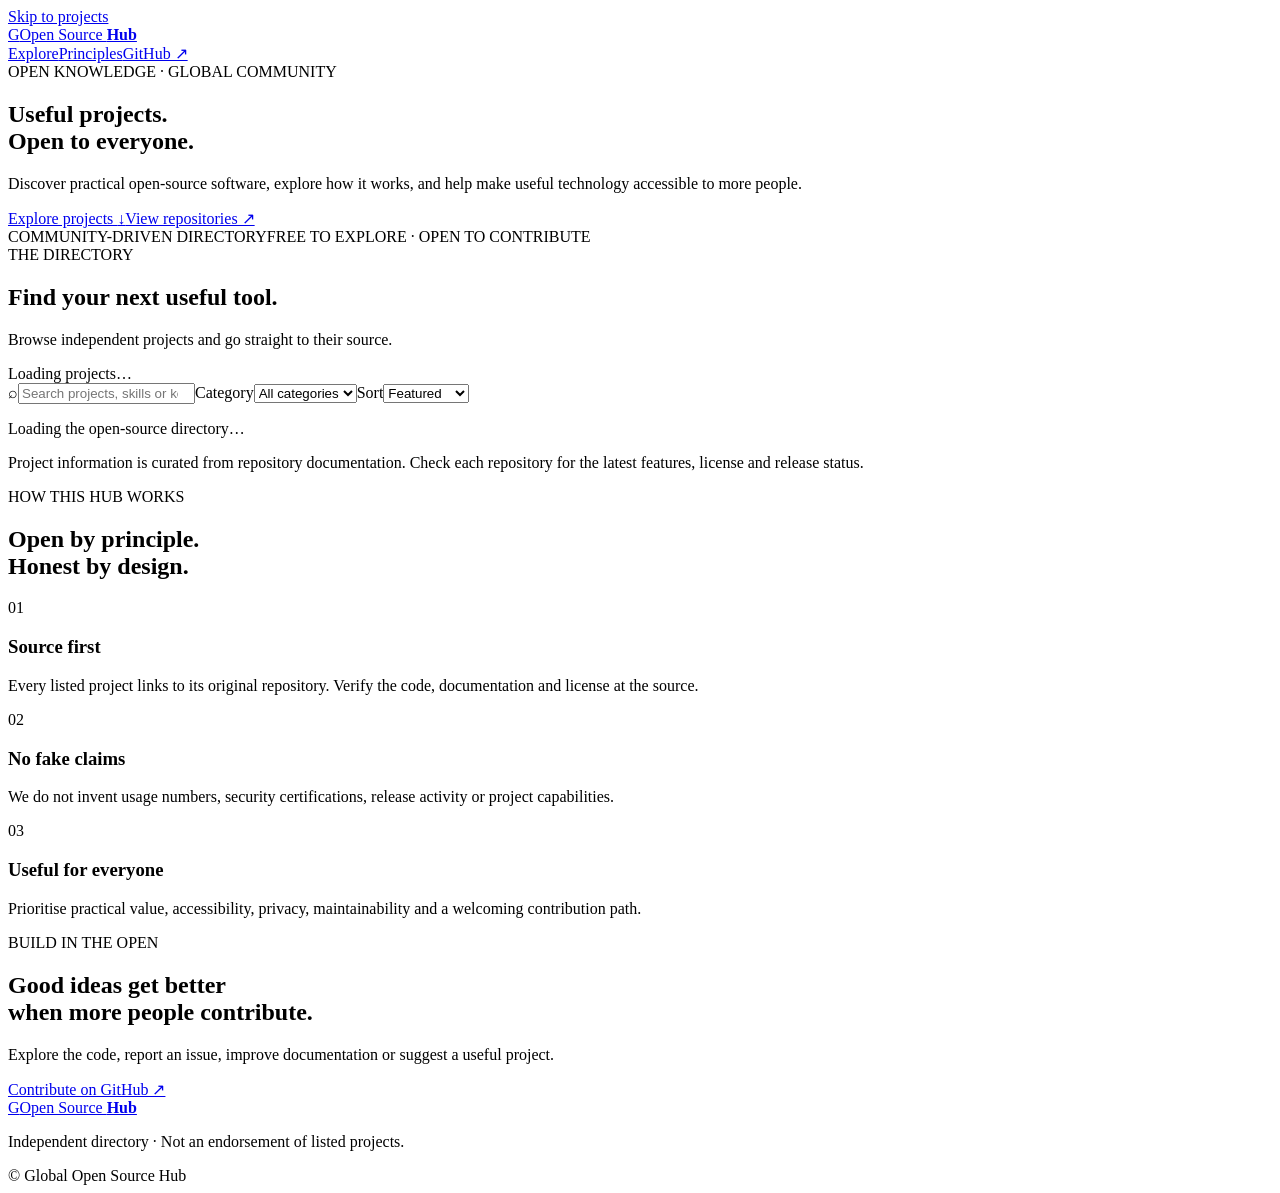
==== index.html @ 23bd5858 "Build Global Open Source Hub homepage" ====
<!doctype html>
<html lang="en">
<head>
  <meta charset="utf-8">
  <meta name="viewport" content="width=device-width,initial-scale=1">
  <meta name="theme-color" content="#10101d">
  <meta name="description" content="Discover useful open-source projects for developers, learners, creators and researchers. Explore tools, inspect source code and contribute.">
  <meta property="og:title" content="Global Open Source Hub">
  <meta property="og:description" content="Discover useful open-source projects. Use, learn and contribute.">
  <meta property="og:type" content="website">
  <title>Global Open Source Hub — Discover useful open source</title>
  <link rel="icon" href="assets/favicon.svg" type="image/svg+xml">
  <link rel="stylesheet" href="styles.css">
  <script src="app.js" defer></script>
</head>
<body>
  <a class="skip-link" href="#projects">Skip to projects</a>
  <header class="site-header">
    <a class="brand" href="#" aria-label="Global Open Source Hub home"><span class="brand-mark">G</span><span>Open Source <b>Hub</b></span></a>
    <nav aria-label="Main navigation"><a href="#projects">Explore</a><a href="#principles">Principles</a><a href="https://github.com/shanraku/global-open-source-hub" target="_blank" rel="noopener noreferrer">GitHub ↗</a></nav>
  </header>
  <main>
    <section class="hero">
      <div class="eyebrow"><span class="pulse"></span> OPEN KNOWLEDGE · GLOBAL COMMUNITY</div>
      <h1>Useful projects.<br><span>Open to everyone.</span></h1>
      <p class="hero-copy">Discover practical open-source software, explore how it works, and help make useful technology accessible to more people.</p>
      <div class="hero-actions"><a class="button primary" href="#projects">Explore projects <span aria-hidden="true">↓</span></a><a class="button secondary" href="https://github.com/shanraku" target="_blank" rel="noopener noreferrer">View repositories ↗</a></div>
      <div class="hero-foot"><span>COMMUNITY-DRIVEN DIRECTORY</span><span>FREE TO EXPLORE · OPEN TO CONTRIBUTE</span></div>
    </section>
    <section class="directory section" id="projects">
      <div class="section-heading"><div><div class="eyebrow">THE DIRECTORY</div><h2>Find your next useful tool.</h2><p>Browse independent projects and go straight to their source.</p></div><span class="count" id="project-count" aria-live="polite">Loading projects…</span></div>
      <div class="controls"><label class="search-wrap"><span aria-hidden="true">⌕</span><input id="search" type="search" placeholder="Search projects, skills or keywords…" autocomplete="off"></label><label class="filter-label" for="category">Category</label><select id="category"><option value="all">All categories</option></select><label class="filter-label" for="sort">Sort</label><select id="sort"><option value="featured">Featured</option><option value="az">Name A–Z</option></select></div>
      <div class="chips" id="category-chips" aria-label="Quick category filters"></div>
      <div class="project-grid" id="project-grid" aria-live="polite"><p class="loading">Loading the open-source directory…</p></div>
      <p class="empty" id="empty-state" hidden>No matching projects. Try another search or category.</p>
      <p class="directory-note">Project information is curated from repository documentation. Check each repository for the latest features, license and release status.</p>
    </section>
    <section class="principles section" id="principles">
      <div class="eyebrow">HOW THIS HUB WORKS</div><h2>Open by principle.<br><span>Honest by design.</span></h2>
      <div class="principle-grid">
        <article><span>01</span><h3>Source first</h3><p>Every listed project links to its original repository. Verify the code, documentation and license at the source.</p></article>
        <article><span>02</span><h3>No fake claims</h3><p>We do not invent usage numbers, security certifications, release activity or project capabilities.</p></article>
        <article><span>03</span><h3>Useful for everyone</h3><p>Prioritise practical value, accessibility, privacy, maintainability and a welcoming contribution path.</p></article>
      </div>
    </section>
    <section class="join">
      <div><div class="eyebrow">BUILD IN THE OPEN</div><h2>Good ideas get better<br>when more people contribute.</h2><p>Explore the code, report an issue, improve documentation or suggest a useful project.</p></div>
      <a class="button primary" href="https://github.com/shanraku/global-open-source-hub" target="_blank" rel="noopener noreferrer">Contribute on GitHub ↗</a>
    </section>
  </main>
  <footer><a class="brand" href="#"><span class="brand-mark">G</span><span>Open Source <b>Hub</b></span></a><p>Independent directory · Not an endorsement of listed projects.</p><span>© <span id="year"></span> Global Open Source Hub</span></footer>
</body>
</html>
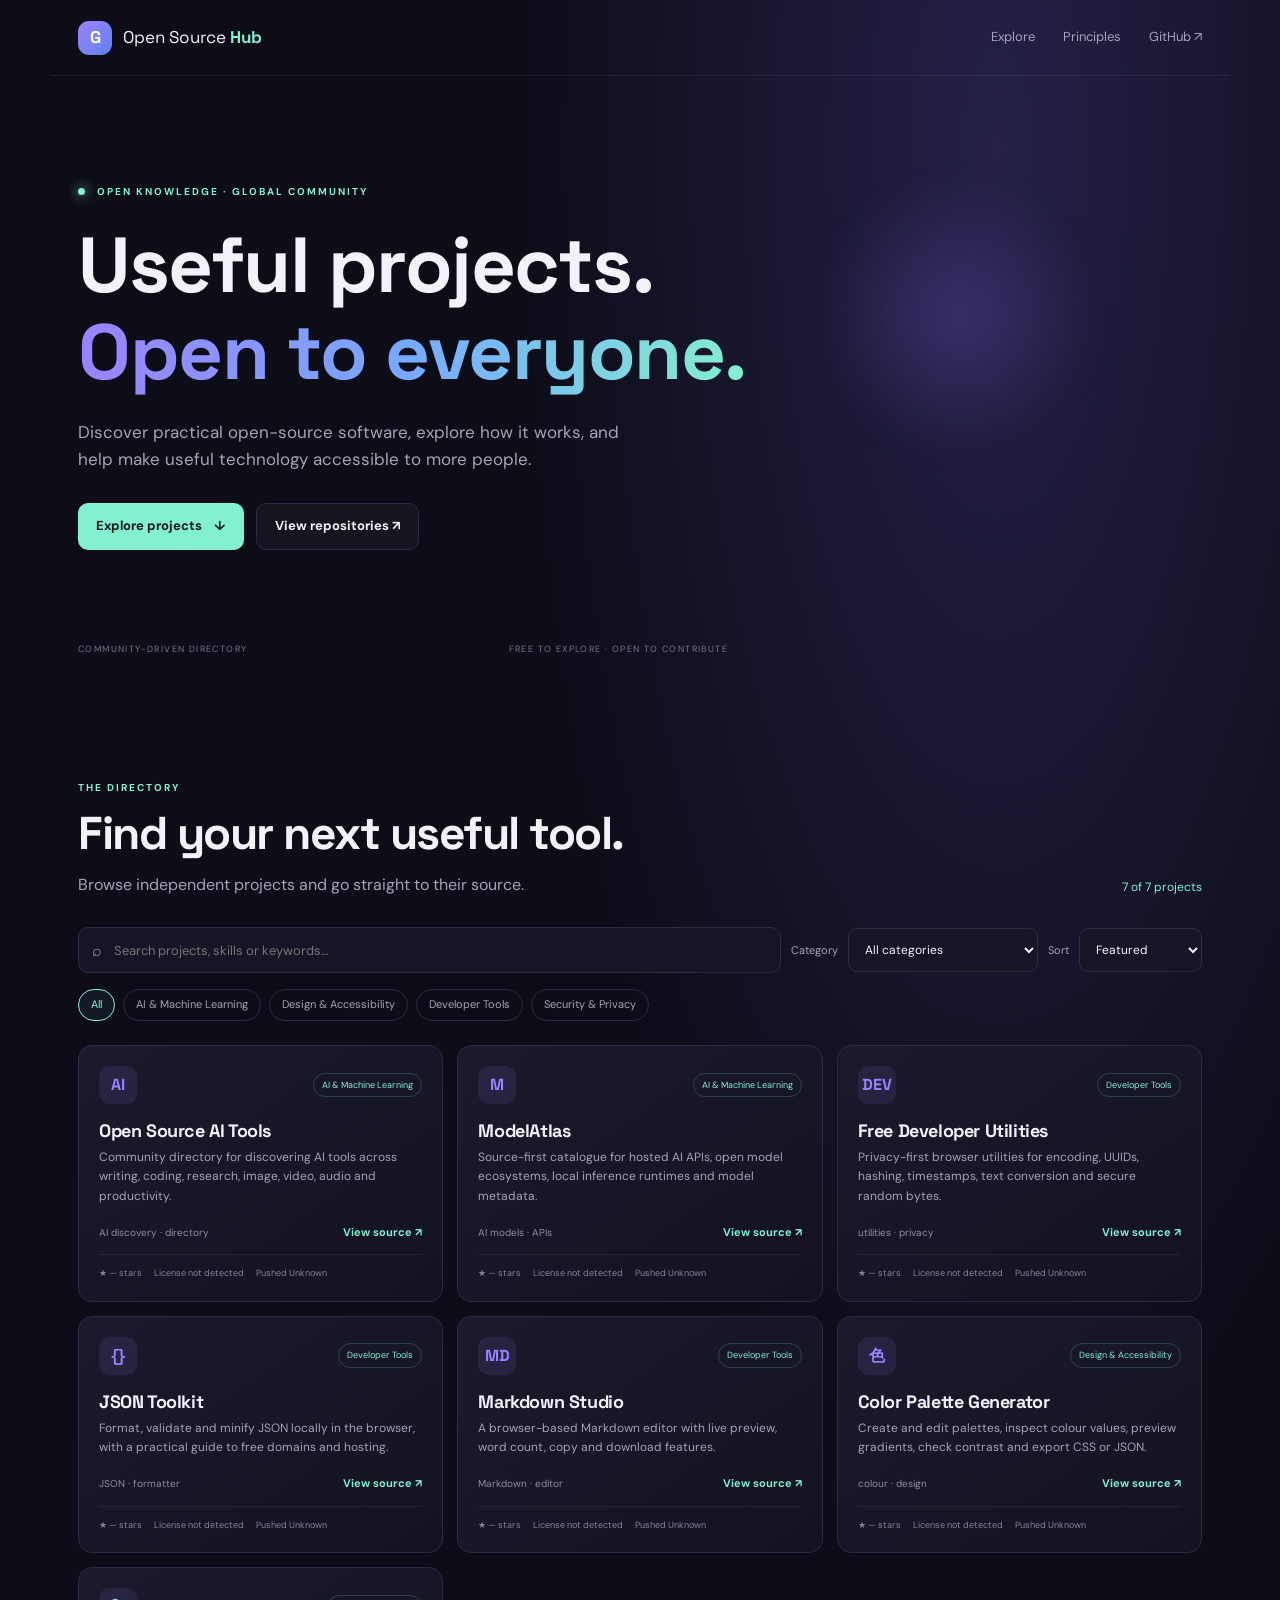
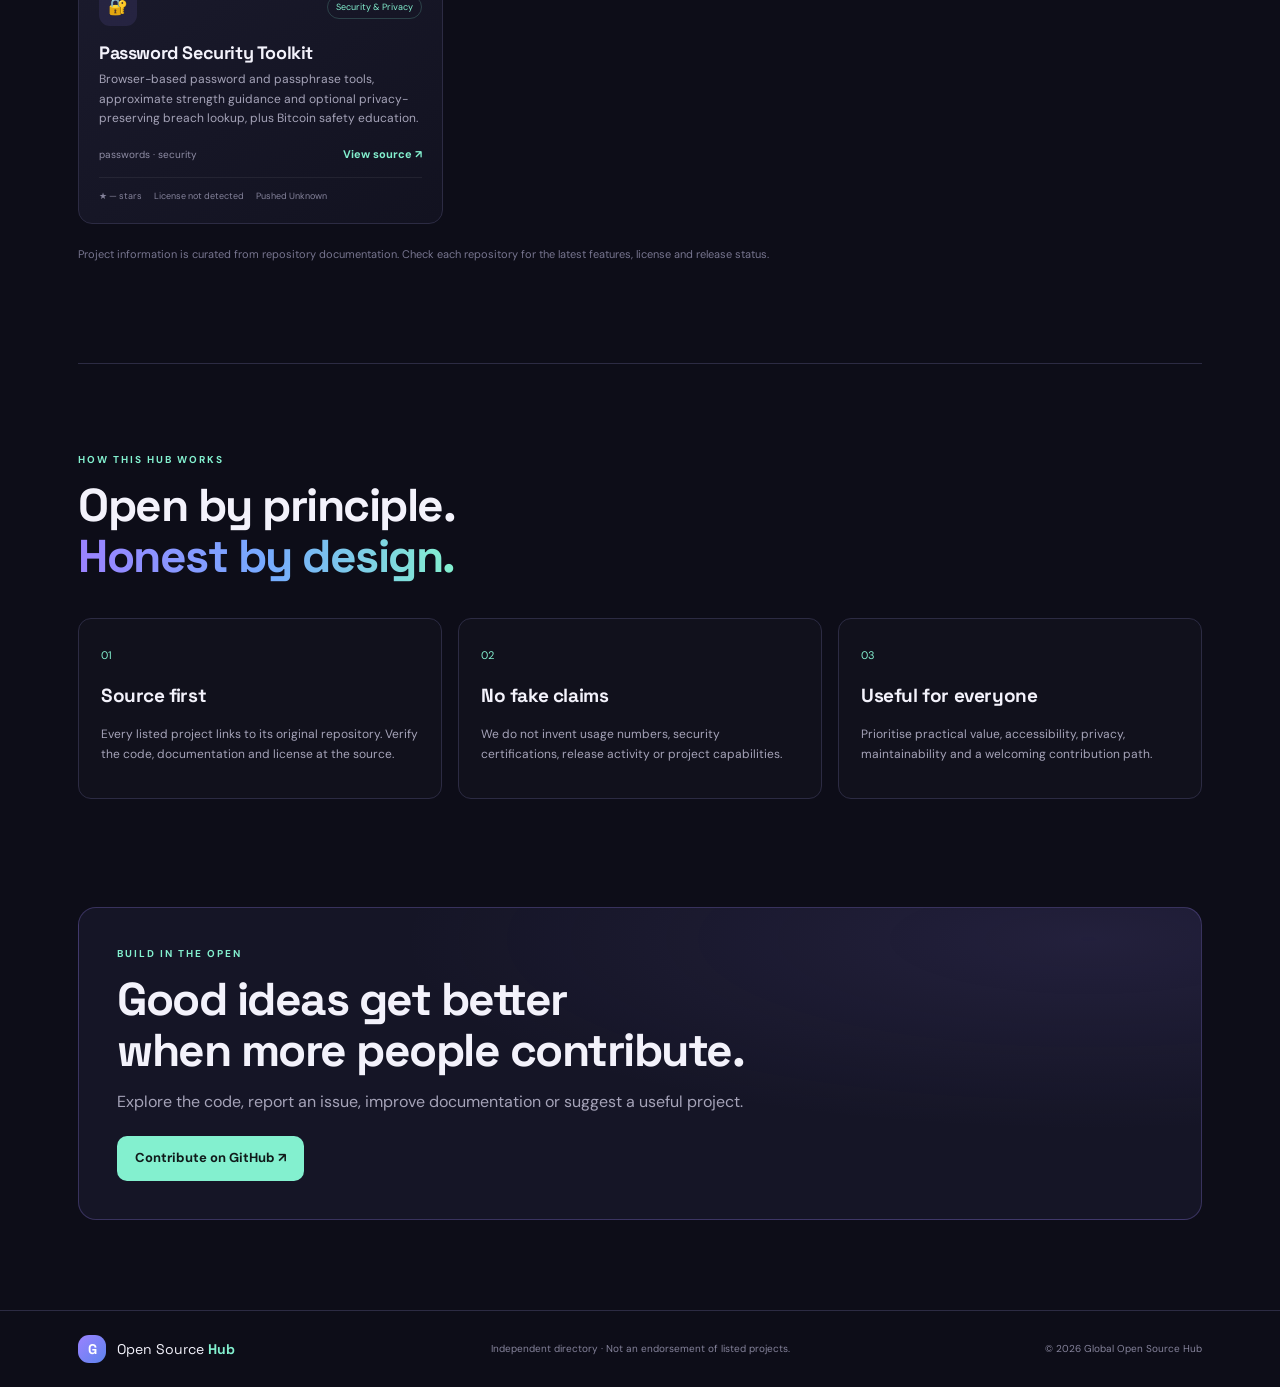
==== commit 981aac45: "Improve search and social sharing metadata" ====
--- a/index.html
+++ b/index.html
@@ -4,9 +4,15 @@
   <meta charset="utf-8">
   <meta name="viewport" content="width=device-width,initial-scale=1">
   <meta name="theme-color" content="#10101d">
-  <meta name="description" content="Discover useful open-source projects for developers, learners, creators and researchers. Explore tools, inspect source code and contribute.">
+  <meta name="description" content="Discover practical open-source software from projects and package ecosystems around the world. Explore original source code, learn, and contribute.">
+  <meta name="robots" content="index,follow,max-image-preview:large">
+  <meta property="og:site_name" content="Global Open Source Hub">
+  <meta property="og:locale" content="en_US">
+  <meta name="twitter:card" content="summary">
+  <meta name="twitter:title" content="Global Open Source Hub — Useful projects, open to everyone">
+  <meta name="twitter:description" content="Discover practical open-source software. Explore original source code, learn, and contribute.">
   <meta property="og:title" content="Global Open Source Hub">
-  <meta property="og:description" content="Discover useful open-source projects. Use, learn and contribute.">
+  <meta property="og:description" content="Discover practical open-source software. Explore original source code, learn, and contribute.">
   <meta property="og:type" content="website">
   <title>Global Open Source Hub — Discover useful open source</title>
   <link rel="icon" href="assets/favicon.svg" type="image/svg+xml">
--- a/styles.css
+++ b/styles.css
@@ -0,0 +1,4 @@
+@import url('https://fonts.googleapis.com/css2?family=DM+Sans:wght@400;500;600;700&family=Space+Grotesk:wght@400;500;600;700&display=swap');
+:root{color-scheme:dark;--bg:#0d0d18;--panel:#151526;--panel2:#1b1b30;--text:#f3f2fb;--muted:#a5a3b8;--line:#2c2b43;--purple:#9b82ff;--mint:#83f0cf;--blue:#76aaff}
+*{box-sizing:border-box}html{scroll-behavior:smooth;scroll-padding-top:88px}body{margin:0;background:radial-gradient(ellipse at 78% 5%,#242047 0,transparent 34%),var(--bg);color:var(--text);font-family:'DM Sans',sans-serif;line-height:1.6}a{color:inherit}.skip-link{position:absolute;left:-999px;top:8px;background:var(--mint);color:#10101d;padding:8px 12px;z-index:10}.skip-link:focus{left:8px}.site-header{height:76px;max-width:1180px;padding:0 28px;margin:auto;display:flex;align-items:center;justify-content:space-between;border-bottom:1px solid #ffffff12}.brand{display:inline-flex;align-items:center;gap:11px;text-decoration:none;font-family:'Space Grotesk',sans-serif;font-size:17px}.brand b{color:var(--mint)}.brand-mark{width:34px;height:34px;display:grid;place-items:center;border-radius:11px;background:linear-gradient(135deg,var(--purple),#5d83ed);font-weight:700;color:white}.site-header nav{display:flex;gap:28px}.site-header nav a{text-decoration:none;color:var(--muted);font-size:13px}.site-header nav a:hover{color:var(--mint)}main{max-width:1180px;margin:auto;padding:0 28px}.hero{min-height:510px;padding:108px 0 36px;position:relative}.hero:after{content:"";position:absolute;width:290px;height:290px;right:9%;top:95px;border-radius:50%;background:radial-gradient(circle,#7861d744,transparent 68%);filter:blur(15px);pointer-events:none}.eyebrow{font-size:10px;letter-spacing:2px;font-weight:700;color:var(--mint)}.pulse{display:inline-block;width:7px;height:7px;background:var(--mint);border-radius:50%;margin-right:8px;box-shadow:0 0 12px var(--mint)}h1,h2,h3{font-family:'Space Grotesk',sans-serif;line-height:1.12;letter-spacing:-1.5px}h1{font-size:clamp(48px,7vw,78px);margin:22px 0;max-width:760px}h1 span,.principles h2 span{background:linear-gradient(90deg,var(--purple),var(--blue),var(--mint));color:transparent;background-clip:text}.hero-copy{max-width:570px;color:var(--muted);font-size:17px}.hero-actions{display:flex;gap:12px;margin-top:30px}.button{display:inline-flex;align-items:center;gap:12px;padding:12px 18px;border-radius:10px;text-decoration:none;font-size:13px;font-weight:700;transition:transform .2s,filter .2s}.button:hover{transform:translateY(-2px);filter:brightness(1.08)}.primary{background:var(--mint);color:#101a1a}.secondary{border:1px solid var(--line);background:#ffffff08}.hero-foot{display:flex;justify-content:space-between;max-width:650px;margin-top:92px;color:#77758f;font-size:9px;letter-spacing:1.4px}.section{padding:88px 0}.section-heading{display:flex;justify-content:space-between;align-items:end;gap:20px}.section h2,.join h2{font-size:clamp(32px,4vw,46px);margin:12px 0}.section-heading p,.join p{color:var(--muted);margin:0}.count{color:var(--mint);font-size:12px;white-space:nowrap}.controls{display:flex;align-items:center;gap:10px;margin:30px 0 15px;flex-wrap:wrap}.search-wrap{display:flex;align-items:center;gap:10px;flex:1;min-width:220px;background:var(--panel);border:1px solid var(--line);border-radius:10px;padding:0 13px;color:var(--muted)}.search-wrap input{width:100%;height:44px;background:transparent;border:0;outline:0;color:var(--text);font:inherit;font-size:13px}.filter-label{font-size:11px;color:var(--muted)}select{height:44px;background:var(--panel);border:1px solid var(--line);border-radius:9px;padding:0 30px 0 12px;color:var(--text);font:inherit;font-size:12px}.chips{display:flex;gap:8px;flex-wrap:wrap;margin:16px 0 24px}.chip{border:1px solid var(--line);background:transparent;color:var(--muted);border-radius:99px;padding:6px 12px;font:inherit;font-size:11px;cursor:pointer}.chip.active,.chip:hover{border-color:var(--mint);color:var(--mint);background:#83f0cf0d}.project-grid{display:grid;grid-template-columns:repeat(3,minmax(0,1fr));gap:14px}.project-card{background:linear-gradient(145deg,#1a1a2c,#121220);border:1px solid var(--line);border-radius:14px;padding:20px;display:flex;flex-direction:column;min-height:225px;transition:border-color .2s,transform .2s}.project-card:hover{border-color:#8272ce;transform:translateY(-3px)}.card-top{display:flex;justify-content:space-between;align-items:center;gap:8px}.project-icon{width:38px;height:38px;border-radius:11px;display:grid;place-items:center;background:#9b82ff1b;color:var(--purple);font-family:'Space Grotesk';font-weight:700}.tag{font-size:9px;color:var(--mint);border:1px solid #83f0cf33;border-radius:99px;padding:4px 8px}.project-card h3{font-size:18px;letter-spacing:-.4px;margin:17px 0 7px}.project-card p{font-size:12px;color:var(--muted);margin:0 0 18px}.card-bottom{display:flex;justify-content:space-between;align-items:center;gap:10px;margin-top:auto}.card-bottom span{font-size:10px;color:#8f8da5}.card-bottom a{font-size:11px;color:var(--mint);text-decoration:none;font-weight:700}.loading,.empty{color:var(--muted);padding:25px}.directory-note{color:#77758f;font-size:11px;margin-top:22px}.principles{border-top:1px solid var(--line)}.principle-grid{display:grid;grid-template-columns:repeat(3,1fr);gap:16px;margin-top:35px}.principle-grid article{border:1px solid var(--line);border-radius:13px;padding:22px;background:#ffffff04}.principle-grid article>span{color:var(--mint);font-size:11px}.principle-grid h3{font-size:19px;letter-spacing:-.4px}.principle-grid p{font-size:12px;color:var(--muted)}.join{margin:20px 0 90px;padding:38px;border:1px solid #8d7ae34a;border-radius:18px;background:radial-gradient(ellipse at 90% 10%,#6555a82b,transparent 48%),var(--panel)}.join .button{margin-top:22px}footer{border-top:1px solid var(--line);padding:24px max(28px,calc((100% - 1124px)/2));display:flex;align-items:center;justify-content:space-between;gap:18px;color:#85839b;font-size:10px}footer .brand{color:var(--text);font-size:14px}footer .brand-mark{width:28px;height:28px}footer p{margin:0}@media(max-width:800px){.project-grid{grid-template-columns:repeat(2,minmax(0,1fr))}.hero{padding-top:80px}.hero-foot{margin-top:65px}.principle-grid{grid-template-columns:1fr}}@media(max-width:560px){.site-header{padding:0 18px}.site-header nav{gap:14px}.site-header nav a{font-size:11px}main{padding:0 18px}.hero{min-height:470px;padding-top:72px}h1{font-size:52px}.hero-copy{font-size:15px}.hero-foot{font-size:8px;gap:20px}.section{padding:65px 0}.section-heading{align-items:start;flex-direction:column}.controls{align-items:stretch}.search-wrap{flex-basis:100%}.filter-label{display:none}select{flex:1}.project-grid{grid-template-columns:1fr}.project-card{min-height:195px}.join{padding:25px;margin-bottom:60px}footer{padding:22px 18px;flex-wrap:wrap}footer p{order:3;flex-basis:100%}}@media(prefers-reduced-motion:reduce){*,*:before,*:after{scroll-behavior:auto!important;transition:none!important;animation:none!important}}
+.repo-meta{display:flex;flex-wrap:wrap;gap:7px 12px;margin-top:13px;padding-top:11px;border-top:1px solid #ffffff10;color:#85839b;font-size:9px}.repo-meta span{white-space:nowrap}
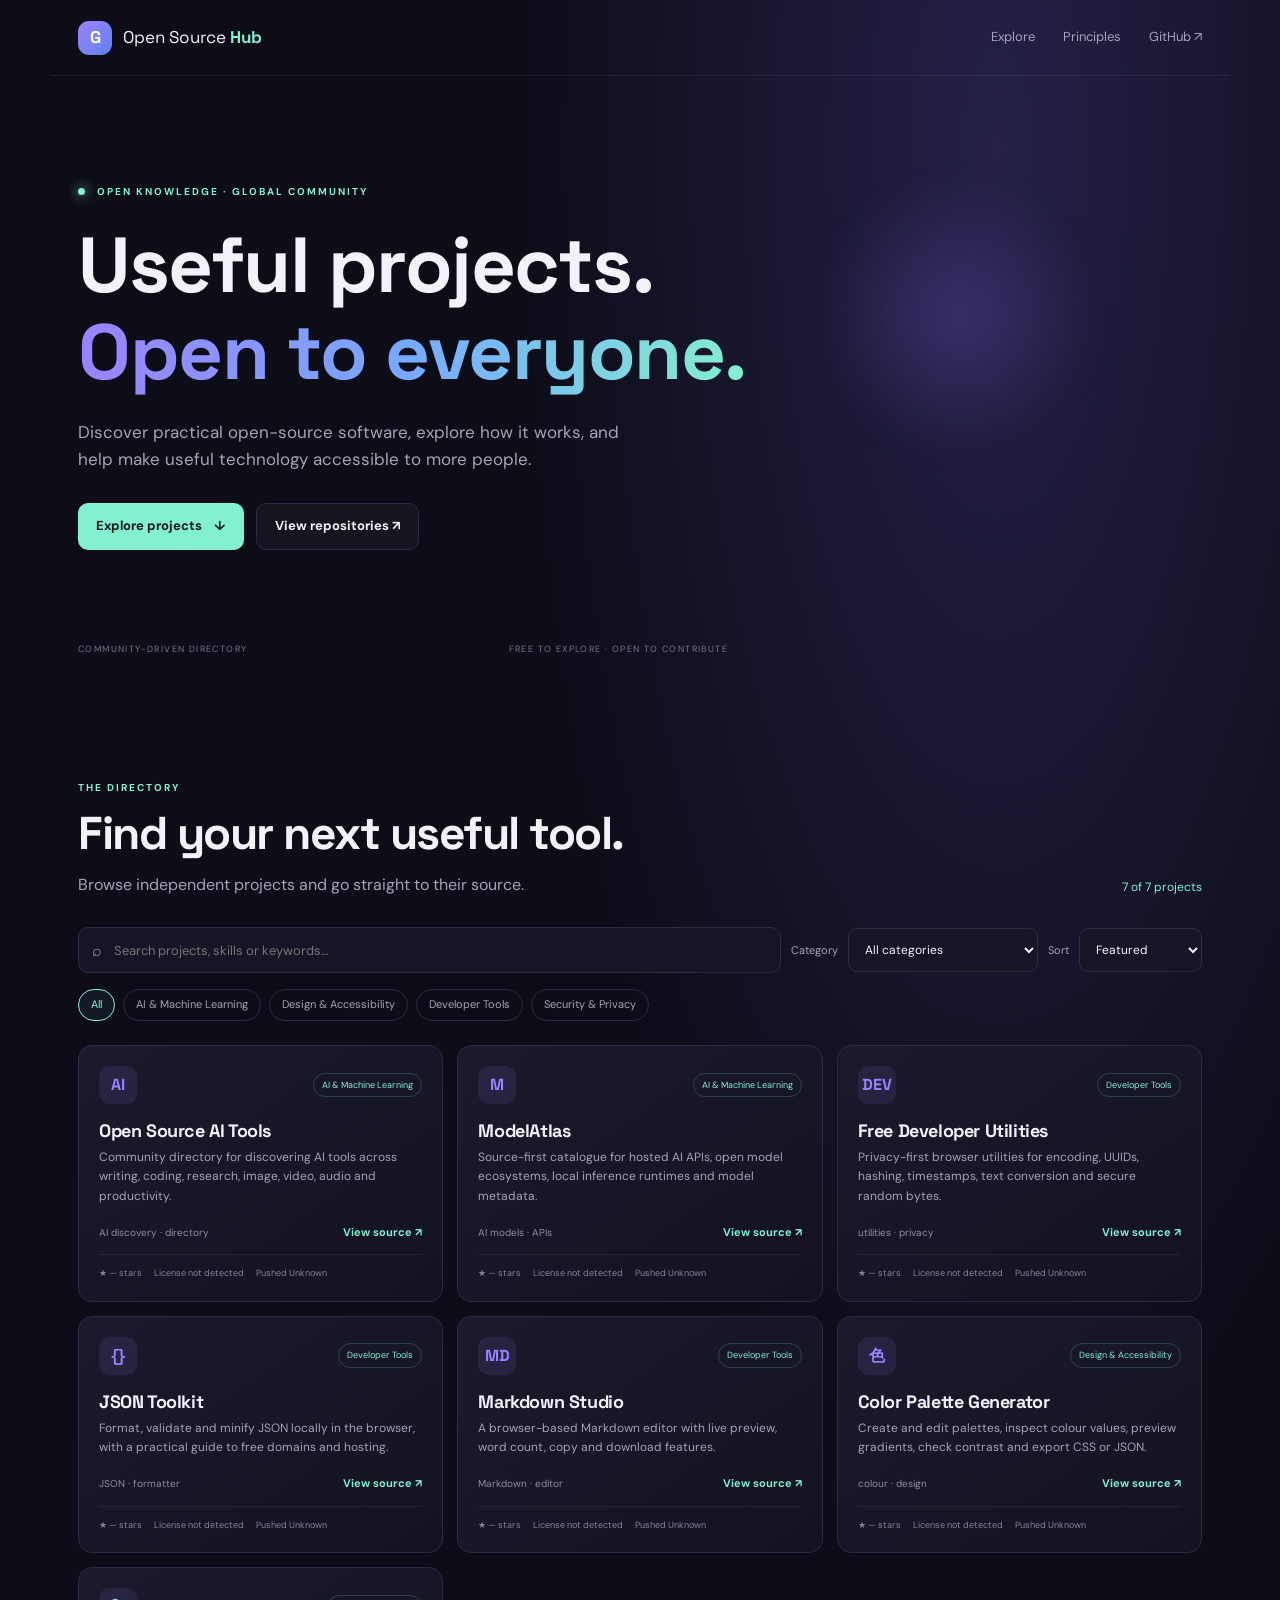
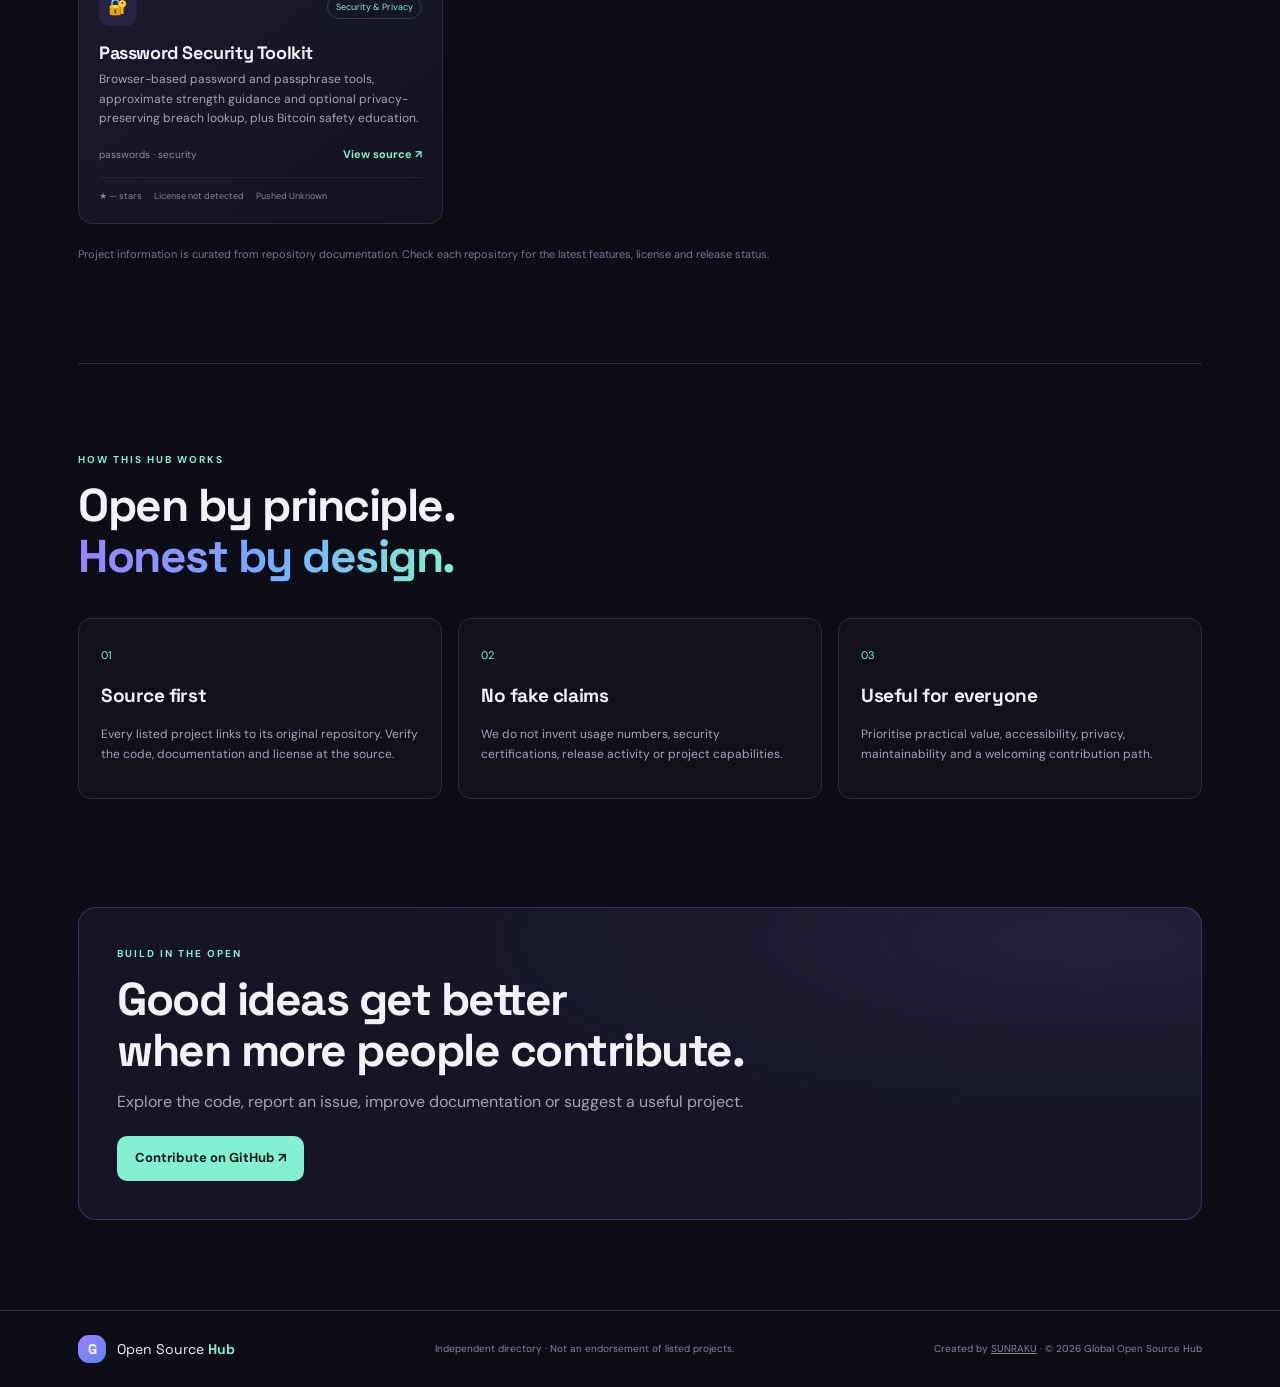
==== commit 3543f7b5: "site: add visible SUNRAKU creator credit" ====
--- a/index.html
+++ b/index.html
@@ -4,8 +4,13 @@
   <meta charset="utf-8">
   <meta name="viewport" content="width=device-width,initial-scale=1">
   <meta name="theme-color" content="#10101d">
+  <meta name="author" content="SUNRAKU">
+  <meta name="creator" content="SUNRAKU">
+  <meta property="article:author" content="SUNRAKU">
   <meta name="description" content="Discover practical open-source software from projects and package ecosystems around the world. Explore original source code, learn, and contribute.">
   <meta name="robots" content="index,follow,max-image-preview:large">
+  <link rel="canonical" href="https://shanraku.github.io/global-open-source-hub/">
+  <meta property="og:url" content="https://shanraku.github.io/global-open-source-hub/">
   <meta property="og:site_name" content="Global Open Source Hub">
   <meta property="og:locale" content="en_US">
   <meta name="twitter:card" content="summary">
@@ -18,6 +23,7 @@
   <link rel="icon" href="assets/favicon.svg" type="image/svg+xml">
   <link rel="stylesheet" href="styles.css">
   <script src="app.js" defer></script>
+  <meta name="google-site-verification" content="CHSGSYRgj4PgkENxu9YtQYdabN1Q0On08Z9cTNBRrnU" />
 </head>
 <body>
   <a class="skip-link" href="#projects">Skip to projects</a>
@@ -54,6 +60,6 @@
       <a class="button primary" href="https://github.com/shanraku/global-open-source-hub" target="_blank" rel="noopener noreferrer">Contribute on GitHub ↗</a>
     </section>
   </main>
-  <footer><a class="brand" href="#"><span class="brand-mark">G</span><span>Open Source <b>Hub</b></span></a><p>Independent directory · Not an endorsement of listed projects.</p><span>© <span id="year"></span> Global Open Source Hub</span></footer>
+  <footer><a class="brand" href="#"><span class="brand-mark">G</span><span>Open Source <b>Hub</b></span></a><p>Independent directory · Not an endorsement of listed projects.</p><span>Created by <a href="https://github.com/shanraku" target="_blank" rel="noopener noreferrer">SUNRAKU</a> · © <span id="year"></span> Global Open Source Hub</span></footer>
 </body>
 </html>
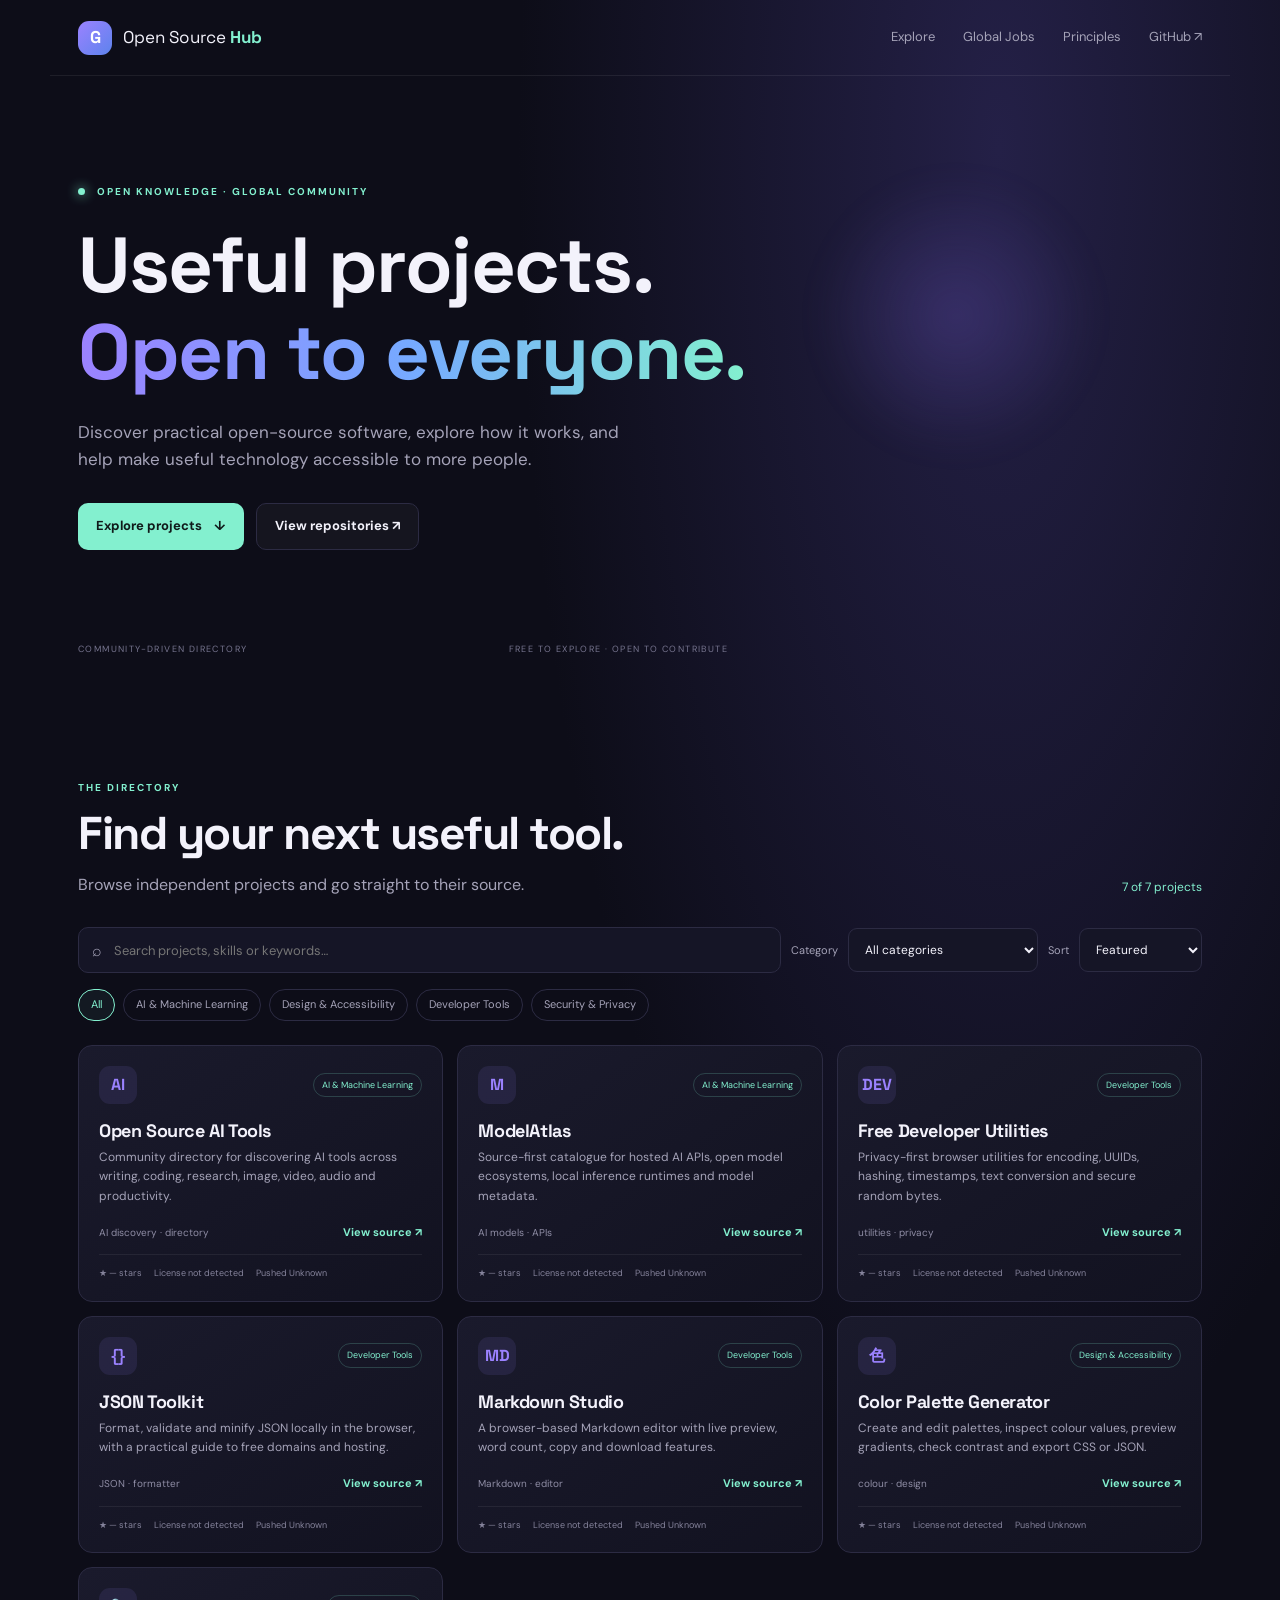
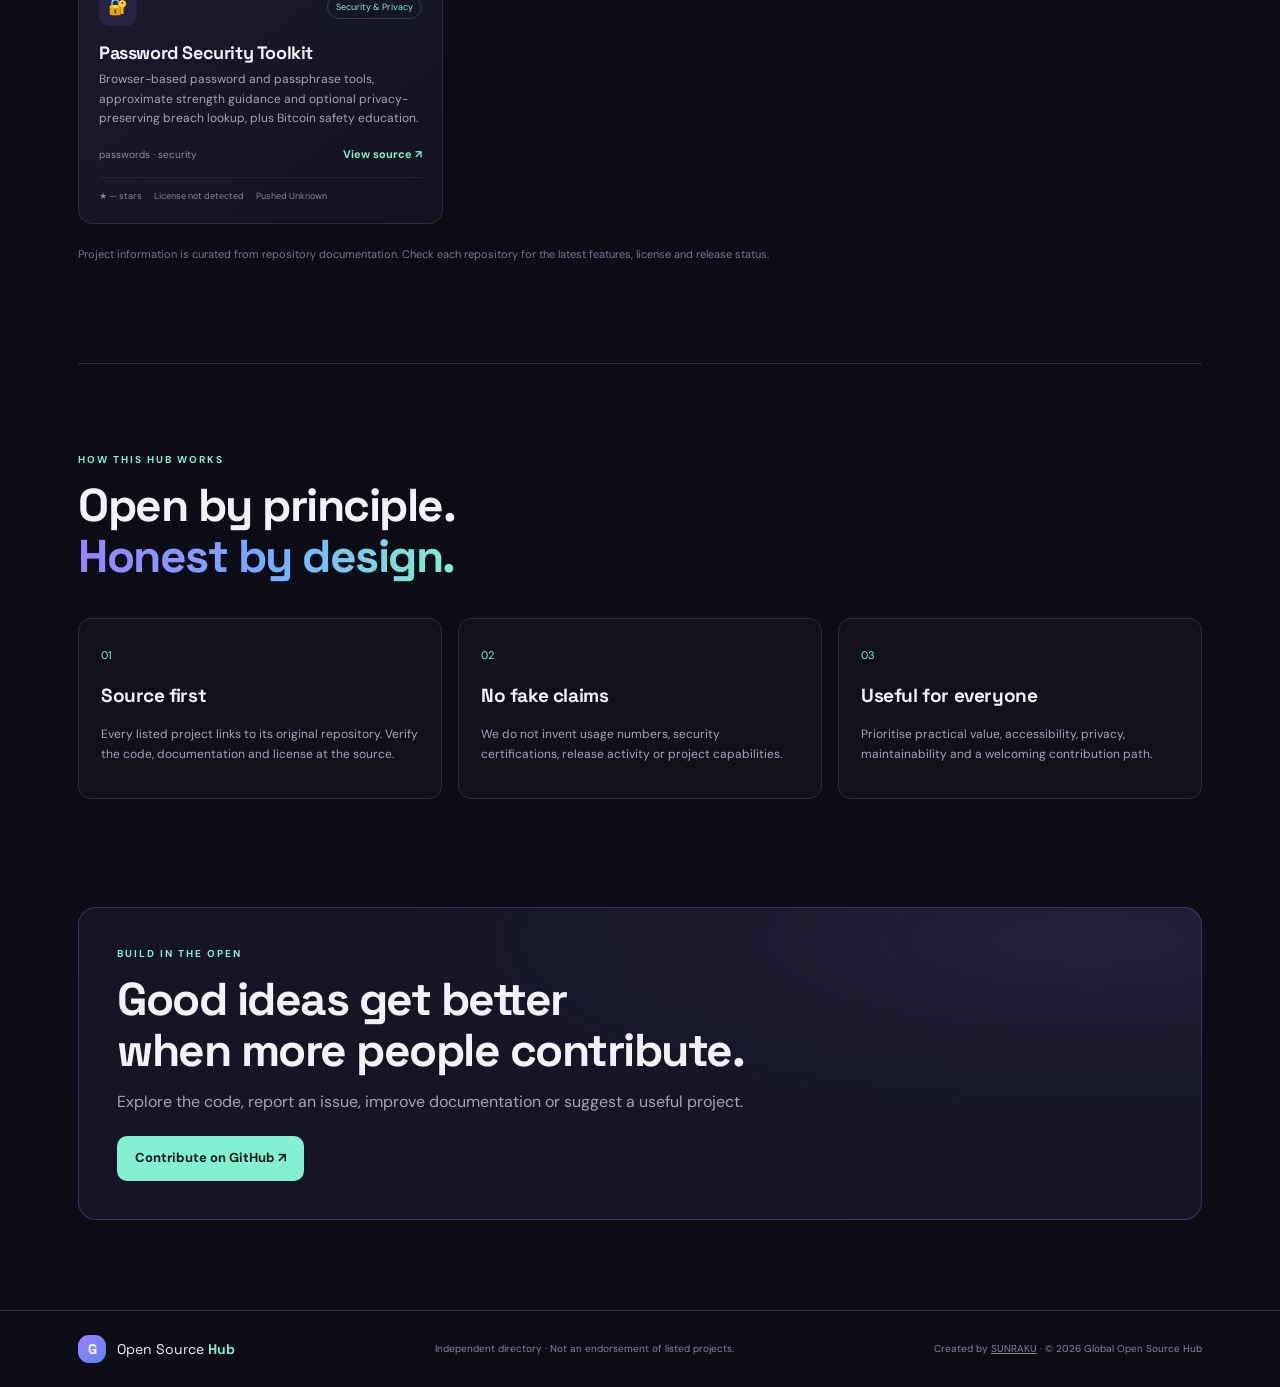
==== commit c59d8c62: "Link Global Jobs from homepage navigation" ====
--- a/index.html
+++ b/index.html
@@ -29,7 +29,7 @@
   <a class="skip-link" href="#projects">Skip to projects</a>
   <header class="site-header">
     <a class="brand" href="#" aria-label="Global Open Source Hub home"><span class="brand-mark">G</span><span>Open Source <b>Hub</b></span></a>
-    <nav aria-label="Main navigation"><a href="#projects">Explore</a><a href="#principles">Principles</a><a href="https://github.com/shanraku/global-open-source-hub" target="_blank" rel="noopener noreferrer">GitHub ↗</a></nav>
+    <nav aria-label="Main navigation"><a href="#projects">Explore</a><a href="jobs.html">Global Jobs</a><a href="#principles">Principles</a><a href="https://github.com/shanraku/global-open-source-hub" target="_blank" rel="noopener noreferrer">GitHub ↗</a></nav>
   </header>
   <main>
     <section class="hero">
